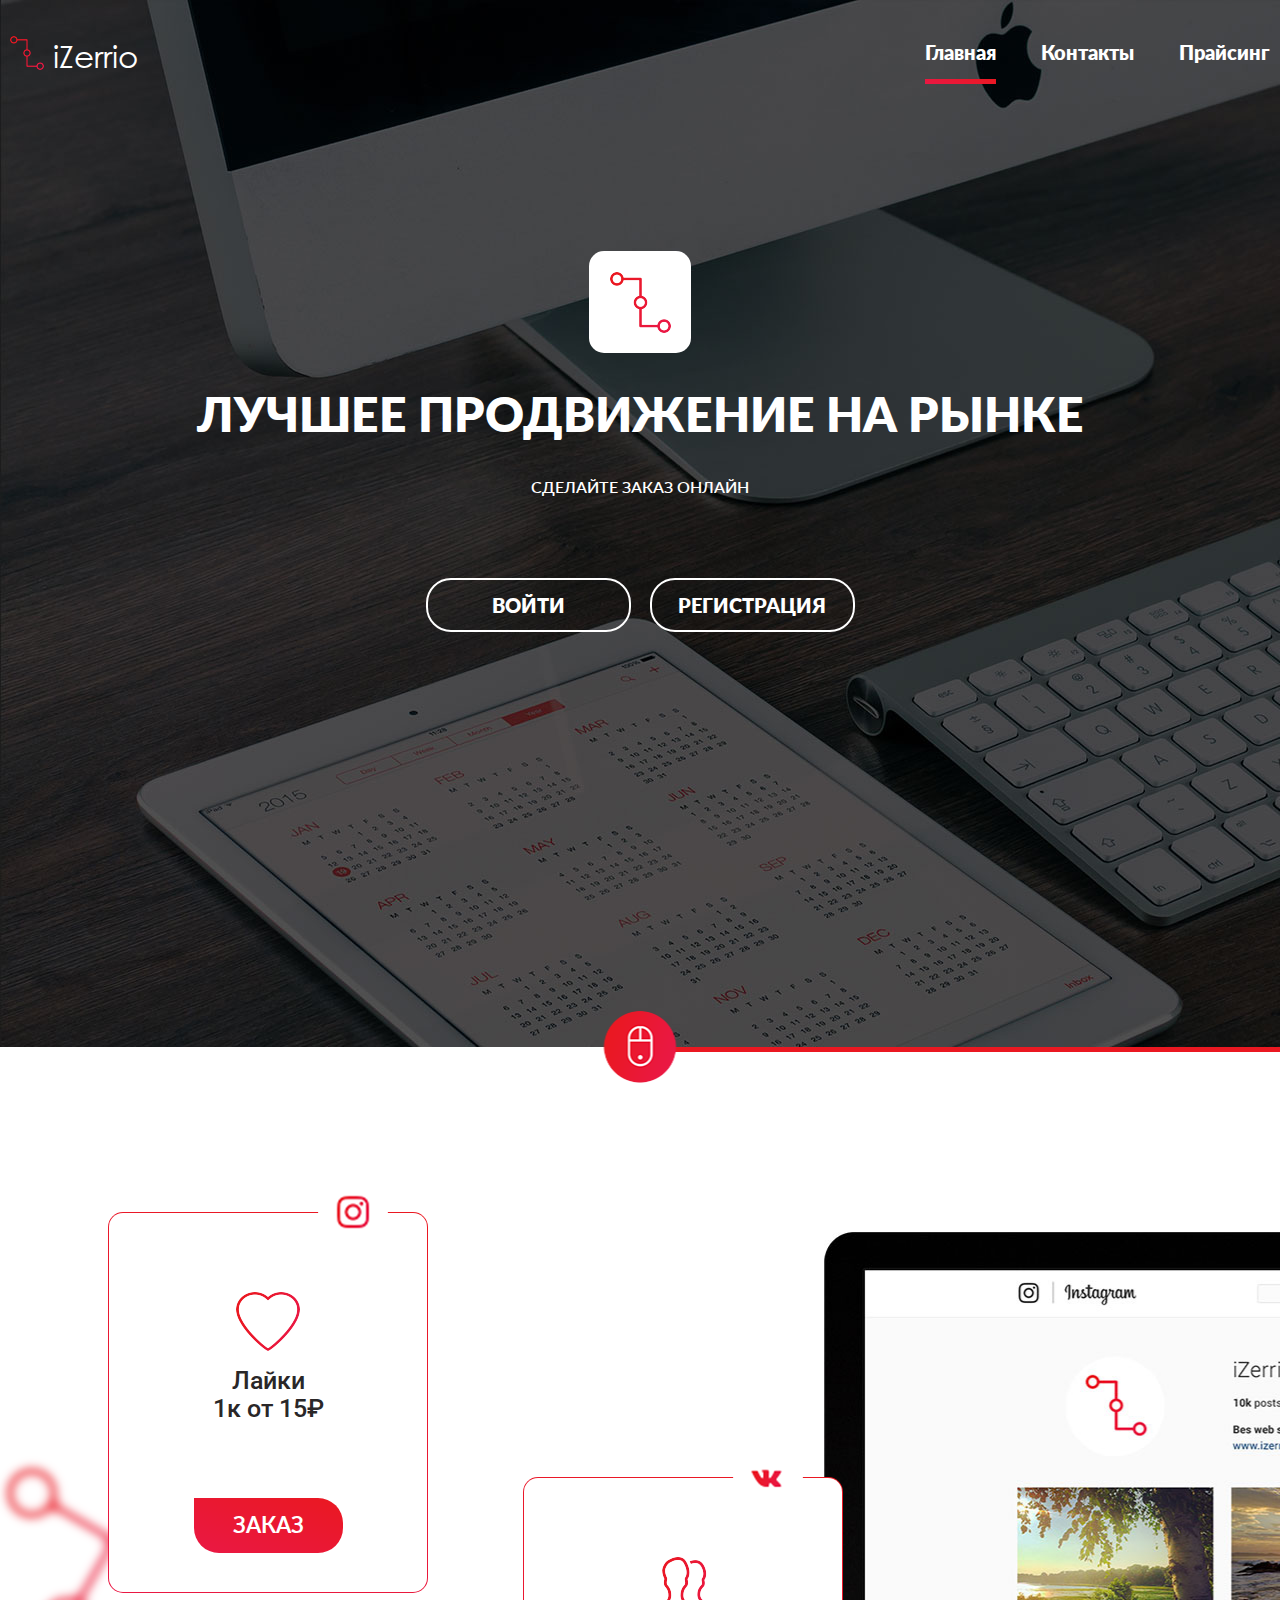
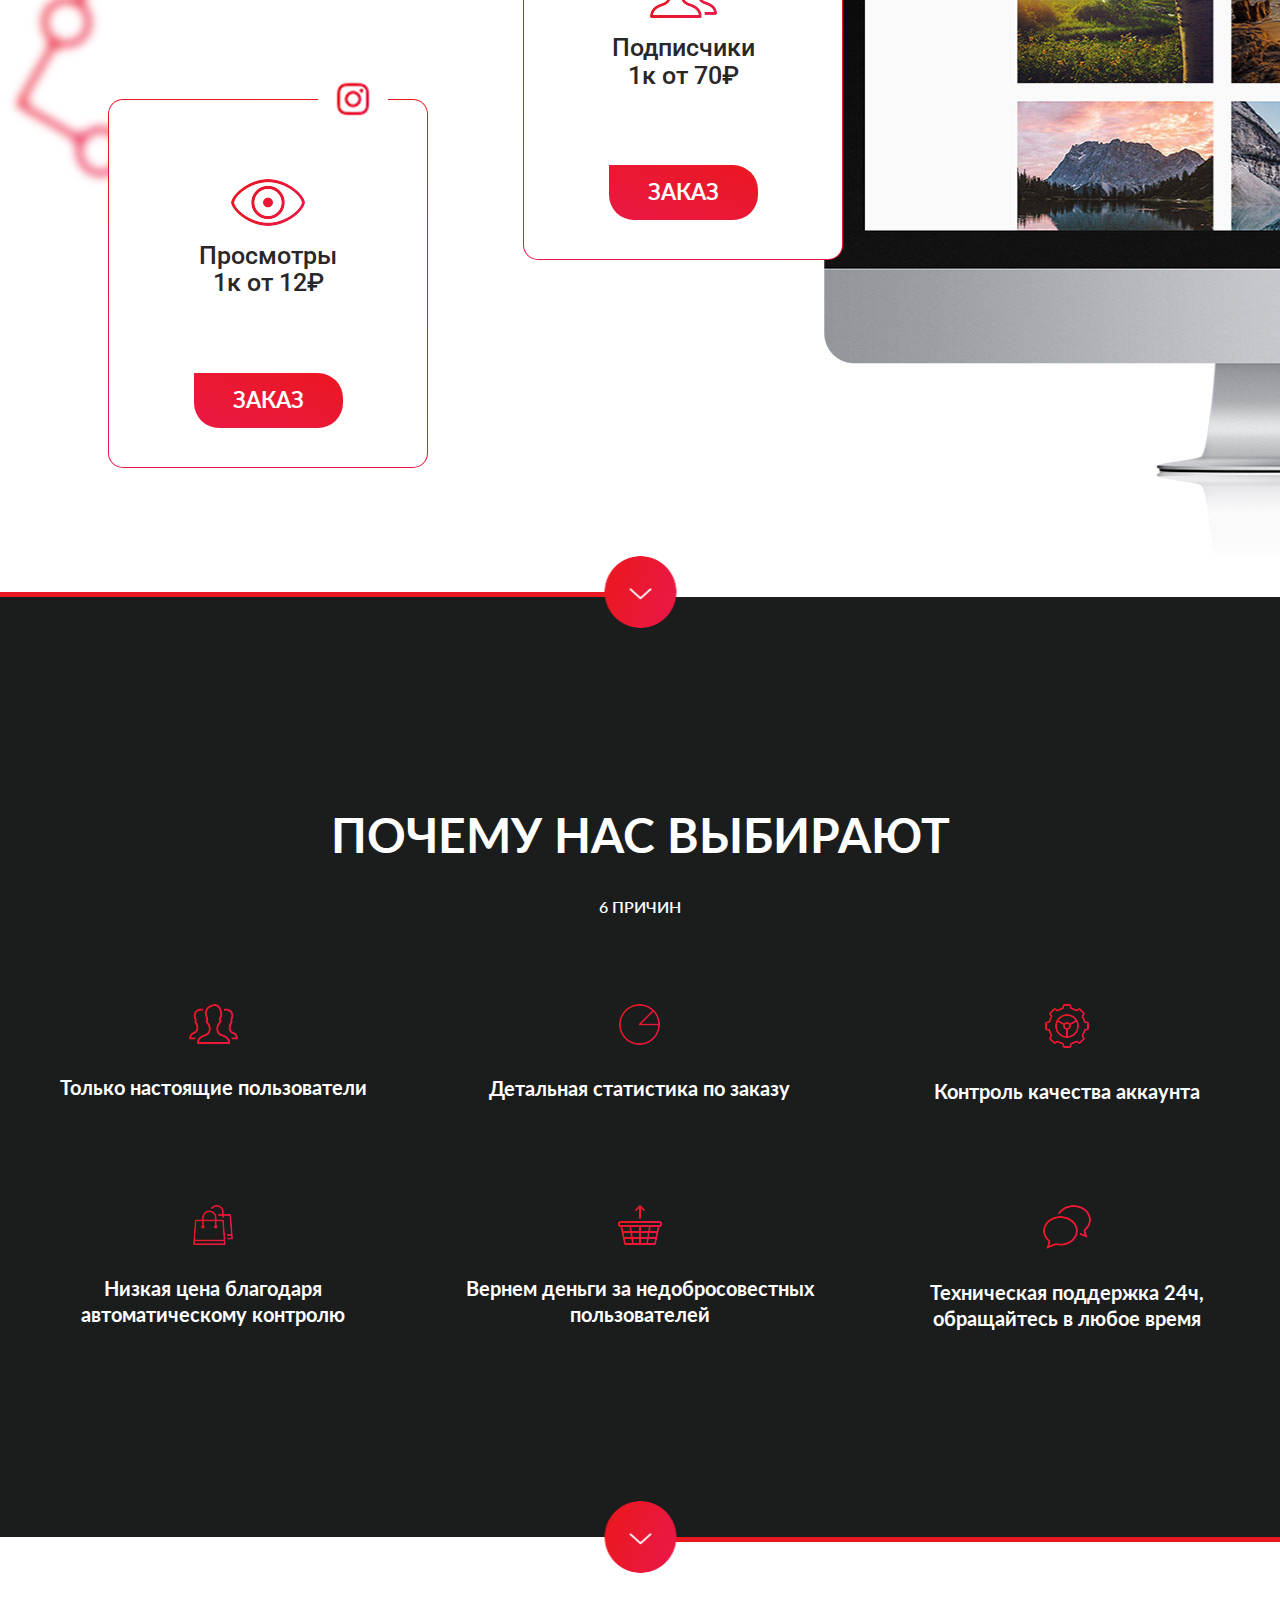
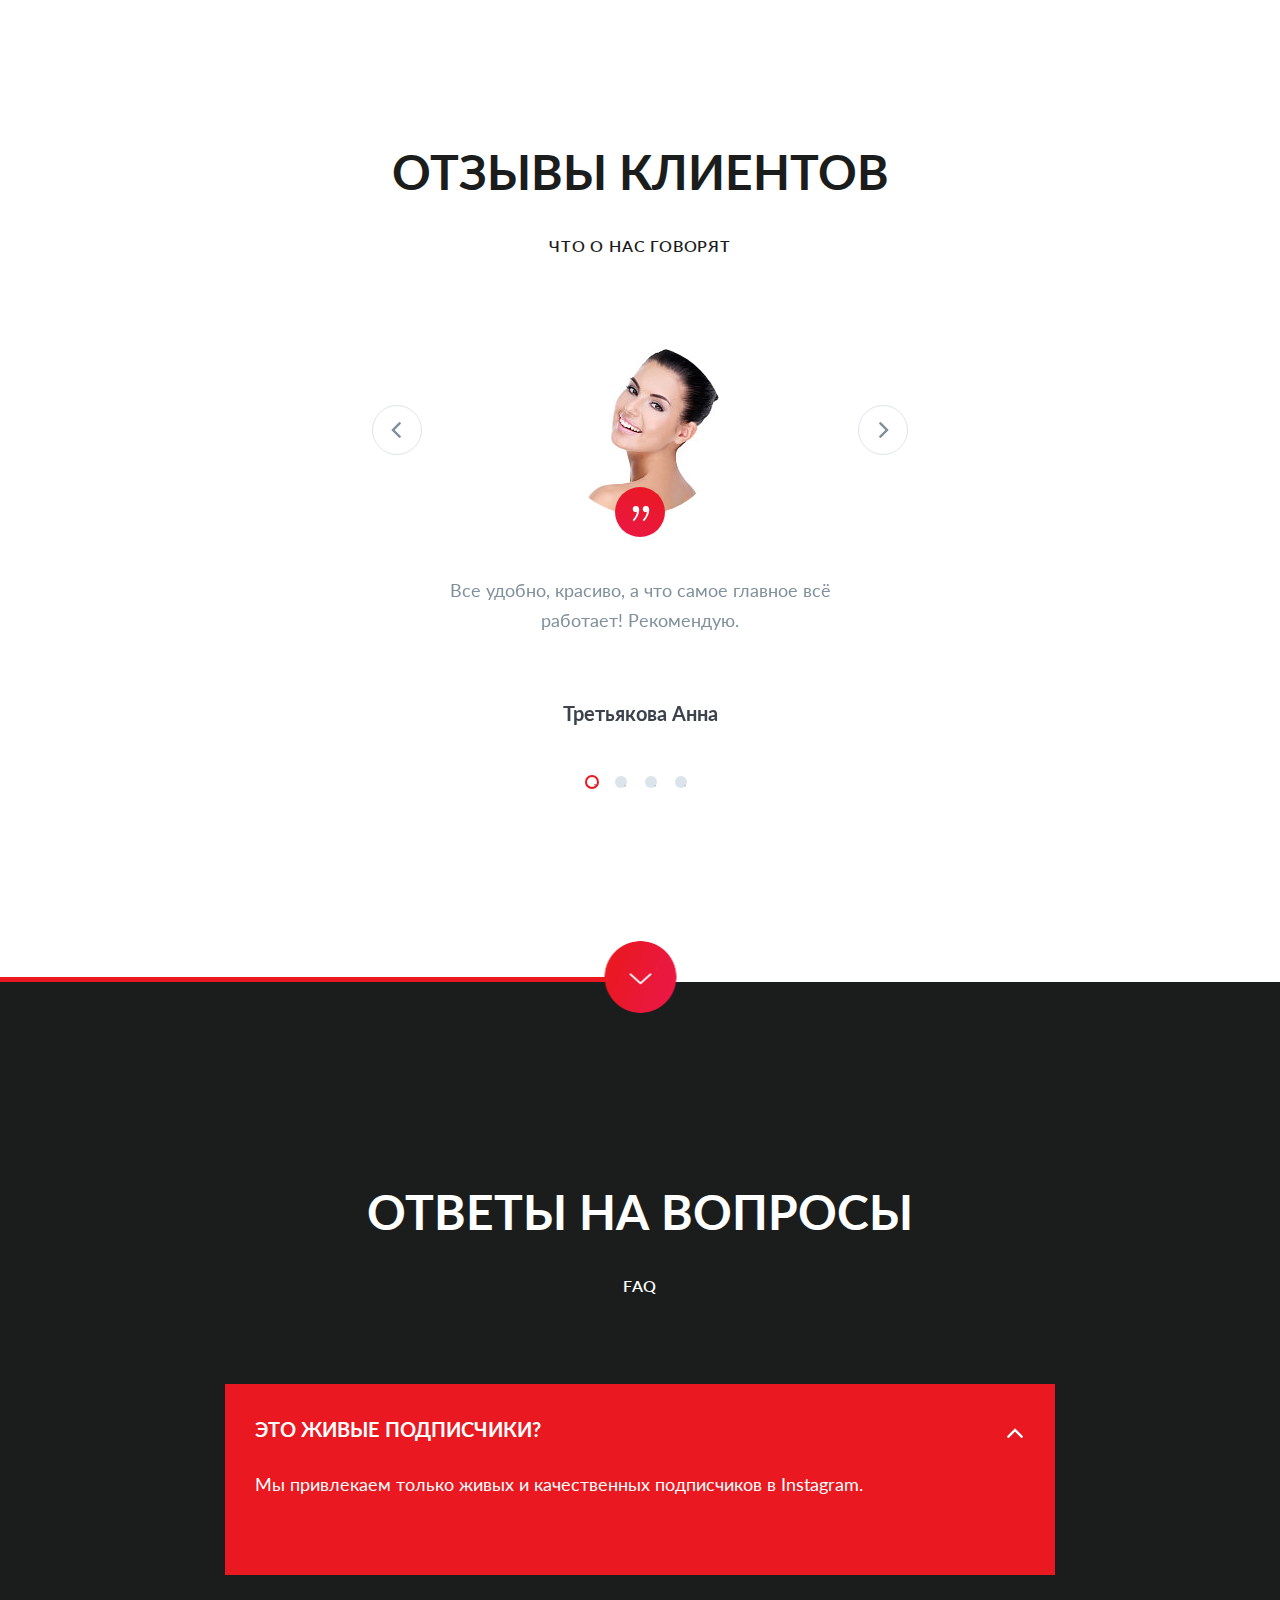
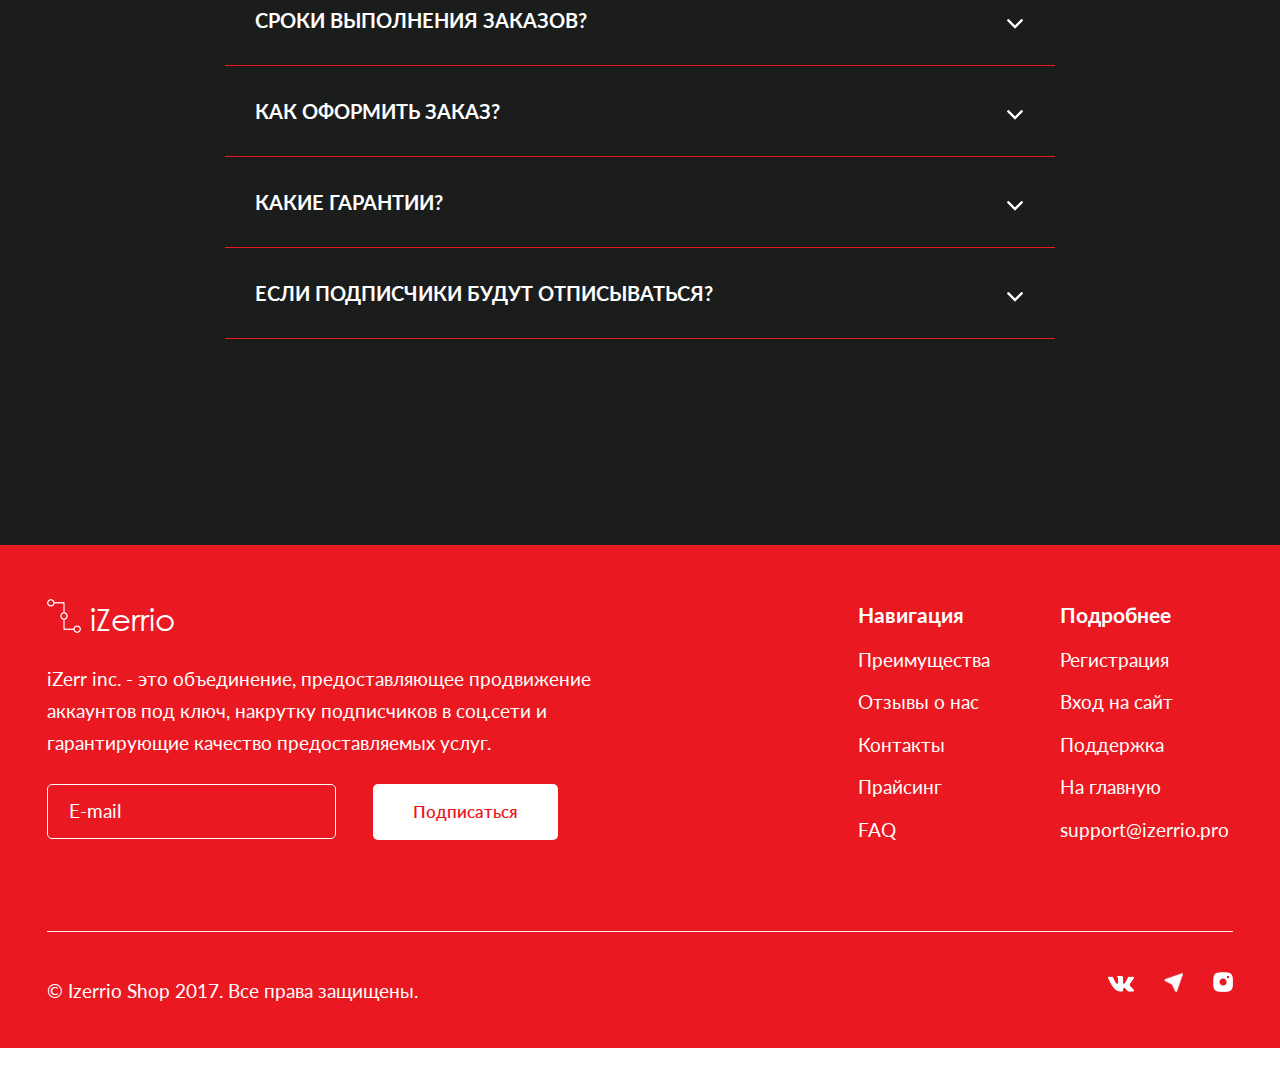
==== index.html @ e337871b "Init" ====
<!DOCTYPE html>
<html lang="en">
  <head>
    <meta charset="utf-8">
    <meta http-equiv="X-UA-Compatible" content="IE=edge">
    <meta name="viewport" content="width=device-width, initial-scale=1">
    <title>Title</title>

    <!-- Bootstrap -->
   	<link href="css/libs.min.css" rel="stylesheet">
	<link href="css/main.css" rel="stylesheet">
	<link href="css/media.css" rel="stylesheet">
    <!--[if lt IE 9]>
      <script src="https://oss.maxcdn.com/html5shiv/3.7.3/html5shiv.min.js"></script>
      <script src="https://oss.maxcdn.com/respond/1.4.2/respond.min.js"></script>
    <![endif]-->
  </head>
  <body>
	<div class="menu">
		<div class="menu-wrapper">
			<div class="menu-content-wrap">
				<a href="index.html" class="logo">
					<img src="img/logo.png" alt="Logo">
					<span class="logo-name">iZerrio</span>
				</a>
				<nav id="nav">
					<ul class="no-padding">
					<li class="active"><a href="index.html">Главная</a></li>
					<li><a href="contact.html">Контакты</a></li>
					<li><a href="price.html">Прайсинг</a></li>
					</ul>
				</nav>
			</div>
		</div>
	</div>
    <div id="wrapper-header" class="main-header">
    	<header>
    		<section class="best-push-up">
    			<div class="bpu-logo"></div>
    			<h1>Лучшее продвижение на рынке</h1>
    			<p>Сделайте заказ онлайн</p>
    			<a href="#" class="sign-in" data-toggle="modal" data-target="#auth-modal">Войти</a>
    			<a href="#" class="sign-up" data-toggle="modal" data-target="#reg-modal">Регистрация</a>
    		</section>
    	</header>
    	<div class="mouse-icon"></div> 
    </div>

    <hr class="pull-right red-line">
	<div class="clearfix"></div>

	<section id="packages-wrapper">
		<div class="packages-block">
			<div class="packages-list">
				<div class="package-likes">
					<span class="package-top-pic cannon"></span>
					<img src="img/packages-heart.png" alt="Лайки">
					<p>Лайки<span>1к от 15₽</span></p>
					<a href="#" class="order-button">Заказ</a>
				</div>
				<div class="package-subscribers">
					<span class="package-top-pic vk"></span>
					<img src="img/packages-people.png" alt="Подписчики">
					<p>Подписчики<span>1к от 70₽</span></p>
					<a href="#" class="order-button">Заказ</a>
				</div>
				<div class="package-views">
					<span class="package-top-pic cannon"></span>
					<img src="img/packages-eye.png" alt="Просмотры">
					<p>Просмотры<span>1к от 12₽</span></p> 
					<a href="#" class="order-button">Заказ</a>
				</div>
				<a href="#" class="all-packages-button"><span>Все услуги</span></a>
				<div class="clearfix"></div>
			</div>
		</div>
		<div class="arrow-icon"></div>
	</section>

	<hr class="pull-left red-line">
	<div class="clearfix"></div>

	<section class="why-we-wrapper">
		<div class="why-we">
			<div class="container-fluid">
				<h1>Почему нас выбирают</h1>
				<p class="why-six">6 причин</p>
				<ul class="row why-list">
					<li class="col-xs-12 col-sm-6 col-md-4">
						<img src="img/why-we-people.png" alt="Только настоящие пользователи">
						<p>Только настоящие пользователи</p>
					</li>
					<li class="col-xs-12 col-sm-6 col-md-4">
						<img src="img/why-we-stat.png" alt="Детальная статистика по заказу">
						<p>Детальная статистика по заказу</p>
					</li>
					<li class="col-xs-12 col-sm-6 col-md-4">
						<img src="img/why-we-wheel.png" alt="Контроль качества аккаунта">
						<p>Контроль качества аккаунта</p>
					</li>
					<li class="col-xs-12 col-sm-6 col-md-4">
						<img src="img/why-we-bagage.png" alt="Низкая цена">
						<p>Низкая цена благодаря<br>автоматическому контролю</p>
					</li>
					<li class="col-xs-12 col-sm-6 col-md-4">
						<img src="img/why-we-trash.png" alt="Возврат денег">
						<p>Вернем деньги за недобросовестных пользователей</p>
					</li>
					<li class="col-xs-12 col-sm-6 col-md-4">
						<img src="img/why-we-chat.png" alt="Техническая поддержка 24ч">
						<p>Техническая поддержка 24ч,<br>обращайтесь в любое время</p>
					</li>
				</ul>
			</div>
		</div>
		<div class="arrow-icon"></div>
	</section>

	<hr class="pull-right red-line">
	<div class="clearfix"></div>

	<section class="response-wrapper">
		<div class="response">
			<h1>Отзывы клиентов</h1>
			<p>Что о нас говорят</p>
			<div class="response-list">
			  <div class="response-item">
			  	<img src="img/face1.jpg" alt="Третьякова Анна">
			  	<div class="response-blockquote"><span>,,</span></div>
			  	<p>Все удобно, красиво, а что самое главное всё работает! Рекомендую.</p>
			  	<h3>Третьякова Анна</h3>
			  </div>
			  <div class="response-item">
			  	<img src="img/face2.jpg" alt="Пушкина Александра">
			  	<div class="response-blockquote">,,</div>
			  	<p>Все удобно, красиво, а что самое главное всё работает! Рекомендую.</p>
			  	<h3>Пушкина Александра</h3>
			  </div>
			   <div class="response-item">
			  	<img src="img/face3.jpg" alt="Пупкин Василий">
			  	<div class="response-blockquote"><span>,,</span></div>
			  	<p>Все удобно, красиво, а что самое главное всё работает! Рекомендую.</p>
			  	<h3>Пупкин Василий</h3>
			  </div>
			  <div class="response-item">
			  	<img src="img/face3.jpg" alt="Онегин Евгений">
			  	<div class="response-blockquote"><span>,,</span></div>
			  	<p>Все удобно, красиво, а что самое главное всё работает! Рекомендую.</p>
			  	<h3>Онегин Евгений</h3>
			  </div>
			</div>
		</div>
		<div class="arrow-icon"></div>
	</section>

	<hr class="pull-left red-line">
	<div class="clearfix"></div>

	<section class="faq-wrapper">
		<div class="faq">
			<h1>Ответы на вопросы</h1>
			<p>Faq</p>
			<div id="accordion">
				<div class="faq-item red-bg">
					<div class="faq-header">
				  		<h4>
					    	<a class="close-response" data-toggle="collapse" data-parent="#accordion" href="#collapse1">Это живые подписчики?</a>
				  		</h4>
					</div>
					<div id="collapse1" class="panel-collapse collapse in">
					  <div class="faq-text">Мы привлекаем только живых и качественных подписчиков в Instagram.</div>
					</div>
				</div>
				<div class="faq-item">
					<div class="faq-header">
				  		<h4>
					    	<a class="response-row" data-toggle="collapse" data-parent="#accordion" href="#collapse2">Сроки выполнения заказов?</a>
				  		</h4>
					</div>
					<div id="collapse2" class="panel-collapse collapse">
					  <div class="faq-text">Вчера на мой дом упал неизвестный летающий обьект и потом приехали военные и забрали все из дома. Я сейчас на ИССЛЕДОВАНИИ, позже отпишу.</div>
					</div>
				</div>
				<div class="faq-item">
					<div class="faq-header">
				  		<h4>
					    	<a class="response-row" data-toggle="collapse" data-parent="#accordion" href="#collapse3">Как оформить заказ?</a>
				  		</h4>
					</div>
					<div id="collapse3" class="panel-collapse collapse">
					  <div class="faq-text">Установила последнее обновление Линукса - теперь ничего не работает. Да-да, и интернет не работает. И браузеры. Буду весь день разбираться.</div>
					</div>
				</div>
				<div class="faq-item">
					<div class="faq-header">
				  		<h4>
					    	<a class="response-row" data-toggle="collapse" data-parent="#accordion" href="#collapse4">Какие гарантии?</a>
				  		</h4>
					</div>
					<div id="collapse4" class="panel-collapse collapse">
					  <div class="faq-text">Отвечаю.</div>
					</div>
				</div>
				<div class="faq-item">
					<div class="faq-header">
				  		<h4>
					    	<a class="response-row" data-toggle="collapse" data-parent="#accordion" href="#collapse5">Если подписчики будут отписываться?</a>
				  		</h4>
					</div>
					<div id="collapse5" class="panel-collapse collapse">
					  <div class="faq-text">я написал отчет, но он порвался во время моей драки с уродом, сказавшим, что мой босс не самый крутой в мире и вообще дебил.</div>
					</div>
				</div>
			</div>
		</div>
	</section>
	
	<footer>
		<div class="footer-wrapper">
			<div class="container-fluid">
				<div class="row footer-top">
					<div class="col-xs-12 col-md-8">
						<div class="info">
							<div class="logo">
								<img src="img/logo-white.png" alt="Logo">
								<span class="logo-name">iZerrio</span>
							</div>
							<p class="footer-text">iZerr inc. - это объединение, предоставляющее продвижение<br>
							аккаунтов под ключ, накрутку подписчиков в соц.сети и<br>
							гарантирующие качество предоставляемых услуг.</p>
							<form action="" method="POST">
								<input type="email" name="email" value="E-mail">
								<button type="submit">Подписаться</button>
							</form>
						</div>
					</div>
					<div class="col-xs-6 col-sm-6 col-md-2">
						<ul class="footer-nav">
							<li>Навигация</li>
							<li><a href="#">Преимущества</a></li>
							<li><a href="#">Отзывы о нас</a></li>
							<li><a href="#">Контакты</a></li>
							<li><a href="#">Прайсинг</a></li>
							<li><a href="#">FAQ</a></li>
						</ul>						
					</div>
					<div class="col-xs-6 col-sm-6 col-md-2">
						<ul class="footer-details">
							<li>Подробнее</li>
							<li><a href="#">Регистрация</a></li>
							<li><a href="#">Вход на сайт</a></li>
							<li><a href="#">Поддержка</a></li>
							<li><a href="#">На главную</a></li>
							<li><a href="mailto:support@izerrio.pro">support@izerrio.pro</a></li>
						</ul>						
					</div>
					<div class="clearfix"></div>
				</div>
				<hr class="footer-line">
				<div class="row footer-copyright">
					<div class="col-xs-12 col-sm-8">
						<p>&copy; Izerrio Shop 2017. Все права защищены. </p>
					</div>
					<div class="col-xs-12 col-sm-4">
						<ul class="social pull-right">
							<li><a href="#"><img src="img/vk-logo.png" alt="VK"></a></li>
							<li><a href="#"><img src="img/telegram-logo.png" alt="Telegram"></a></li>
							<li><a href="#"><img src="img/instagram-logo.png" alt="Instagram"></a></li>
						</ul>
					</div>
					<div class="clearfix"></div>
				</div>					
			</div>
		</div>
	</footer>
	<div id="to-top-wrapper">
		<a class="hidden-xs" href="#wrapper-header" id="to-top"></a><
	</div>
	
	<div id="reg-modal" class="modal fade" role="dialog">
	  	<div class="container m-content">
		    <div class="row">
		    	<div class="col-md-12 text-center">
					<button type="button" class="close-modal" data-dismiss="modal"></button>
				</div>
				<div class="col-md-12 text-center">
					<h2>Регистрация</h2>
				</div>
				<div class="col-md-12 text-center">
					<form action="#" method="POST">
						<div class="col-md-offset-2 col-md-8 text-center">
							<input type="text" name="login" value="Имя пользователя">
						</div>
						<div class="col-md-offset-2 col-md-8 text-center">
							<input type="email" name="login" value="Email">
						</div>
						<div class="col-md-offset-2 col-md-8 text-center">
							<input type="password" name="password" value="Пароль">
						</div>
						<div class="col-md-offset-2 col-md-8 text-center">
							<button type="submit">Зарегистрироваться</button>
						</div>
					</form>
				</div>
		    </div>
	  	</div>
	</div>

	<div id="auth-modal" class="modal fade" role="dialog">
	  	<div class="container-fluid m-content">
		    <div class="row">
		    	<div class="col-md-12 text-center">
					<button type="button" class="close-modal" data-dismiss="modal"></button>
				</div>
				<div class="col-md-12 text-center">
					<h2>Авторизация</h2>
				</div>
				<div class="col-md-12 text-center">
					<form action="#" method="POST">
						<div class="col-md-offset-2 col-md-8 text-center">
							<input type="text" name="login" value="Имя пользователя">
						</div>
						<div class="col-md-offset-2 col-md-8 text-center">
							<input type="password" name="password" value="Пароль">
						</div>
						<div class="col-md-offset-2 col-md-8 text-center">
							<button type="submit">Войти</button>
						</div>
					</form>
				</div>
		    	
		    </div>
	  	</div>
	</div>
    <script src="js/libs.min.js"></script>
	<script src="js/main.js"></script>
  </body>
</html>
---- css/main.css ----
@import url("https://fonts.googleapis.com/css?family=Roboto:500&subset=cyrillic");
@font-face {
  font-family: 'CenturyGothicRegular';
  src: url("../fonts/CenturyGothic/CenturyGothicRegular.woff") format("woff");
  font-weight: normal;
  font-style: normal; }

@font-face {
  font-family: 'LatoBold';
  src: url("../fonts/Lato/LatoBold.woff") format("woff"), url("../fonts/Lato/LatoBold.woff2") format("woff2");
  font-weight: bold;
  font-style: normal; }

@font-face {
  font-family: 'LatoRegular';
  src: url("../fonts/Lato/LatoRegular.woff") format("woff"), url("../fonts/Lato/LatoRegular.woff2") format("woff2");
  font-style: normal; }

@font-face {
  font-family: 'LatoBlack';
  src: url("../fonts/Lato/LatoBlack.woff") format("woff"), url("../fonts/Lato/LatoBlack.woff2") format("woff2");
  font-style: normal; }

@font-face {
  font-family: 'LatoSemibold';
  src: url("../fonts/Lato/LatoSemibold.woff") format("woff"), url("../fonts/Lato/LatoSemibold.woff2") format("woff2");
  font-style: normal; }

@font-face {
  font-family: 'LatoLight';
  src: url("../fonts/Lato/LatoLight.woff") format("woff"), url("../fonts/Lato/LatoLight.woff2") format("woff2");
  font-style: normal; }

#price-header, #contact-header {
  background: url("../img/price-header-bg.jpg") #1b1d1c no-repeat;
  background-size: cover; }
  #price-header header, #contact-header header {
    height: auto !important; }

.price-vk {
  margin-bottom: 10px; }

.price-insta {
  margin-bottom: 10px; }

.price-packages {
  max-width: 710px;
  margin: 78px auto 0;
  padding-bottom: 255px; }
  .price-packages .package-subscribers, .price-packages .package-likes {
    float: none;
    display: inline-block; }
  .price-packages .package-subscribers {
    margin-top: 0;
    margin-right: 66px; }
  .price-packages .package-likes {
    margin-right: 0; }
  .price-packages .price-package-vk {
    background: url("../img/price-package-vk.png") center center no-repeat; }

.try-now-wrapper {
  position: relative;
  background: url("../img/price-try-now-top-bg.png") center top no-repeat, url("../img/price-try-now-bottom-bg.png") left bottom no-repeat, #1e1b1b; }
  .try-now-wrapper .try-now {
    max-width: 1312px;
    padding-top: 210px;
    padding-bottom: 310px;
    margin: 0 auto; }
    .try-now-wrapper .try-now .try-now-info {
      max-width: 590px;
      text-align: center; }
      .try-now-wrapper .try-now .try-now-info h1 {
        margin: 35px 0;
        font-family: 'LatoBlack', sans-serif;
        font-size: 48px;
        text-transform: uppercase; }
      .try-now-wrapper .try-now .try-now-info p {
        margin-bottom: 80px;
        font-size: 16px;
        font-family: 'LatoSemibold', sans-serif;
        text-transform: uppercase; }
      .try-now-wrapper .try-now .try-now-info .price-sign-in {
        margin-right: 0; }
      .try-now-wrapper .try-now .try-now-info .price-sign-up {
        margin-bottom: 44px; }
  .try-now-wrapper .price-mac {
    position: absolute;
    top: -69px;
    right: 0;
    width: 794px;
    height: 745px;
    background: url("../img/price-mac.png") no-repeat; }

#contact-header .contact-push-up {
  padding-bottom: 214px;
  text-align: center; }
  #contact-header .contact-push-up form {
    max-width: 620px;
    margin: 0 auto; }
    #contact-header .contact-push-up form input, #contact-header .contact-push-up form textarea {
      margin-bottom: 30px;
      width: 100%;
      padding: 23px 20px;
      background: transparent;
      border: 2px solid #ced7dd;
      border-radius: 5px;
      text-transform: uppercase;
      font-size: 19px; }
    #contact-header .contact-push-up form textarea {
      margin-bottom: 87px; }
    #contact-header .contact-push-up form button {
      padding: 19px 31px;
      background-image: -webkit-gradient(linear, left top, right top, from(#ea1821), to(#ea1844));
      background-image: linear-gradient(to right, #ea1821 0%, #ea1844 100%);
      border-radius: 50px;
      border: none;
      font-family: 'LatoSemibold', sans-serif;
      font-size: 19px;
      text-transform: uppercase; }

.social-network-wrapper {
  background-color: #1b1d1c; }
  .social-network-wrapper .social-network {
    max-width: 370px;
    margin: 0 auto;
    padding: 211px 15px 220px;
    text-align: center; }
    .social-network-wrapper .social-network > h1 {
      margin-bottom: 40px;
      font-family: 'LatoBold', sans-serif;
      font-size: 51px;
      text-transform: uppercase; }
    .social-network-wrapper .social-network > p {
      margin-bottom: 85px;
      font-size: 16px;
      font-family: 'LatoSemibold', sans-serif; }
    .social-network-wrapper .social-network .social-list {
      padding-left: 10px; }
      .social-network-wrapper .social-network .social-list li {
        margin-bottom: 86px;
        padding-left: 64px;
        text-align: left; }
        .social-network-wrapper .social-network .social-list li.email {
          background: url("../img/contact-email.png") left center no-repeat; }
        .social-network-wrapper .social-network .social-list li.vk {
          background: url("../img/contact-vk.png") left center no-repeat; }
        .social-network-wrapper .social-network .social-list li.insta {
          background: url("../img/contact-insta.png") left center no-repeat; }
        .social-network-wrapper .social-network .social-list li p:first-child {
          margin-bottom: 10px;
          font-family: 'LatoBold', sans-serif;
          font-size: 21px; }
        .social-network-wrapper .social-network .social-list li p:last-child {
          font-family: 'LatoSemibold', sans-serif;
          font-size: 19px; }
        .social-network-wrapper .social-network .social-list li:last-child {
          margin-bottom: 0; }

* {
  margin: 0;
  padding: 0;
  -webkit-box-sizing: border-box;
          box-sizing: border-box;
  outline: none !important; }

ul, ol, p {
  margin: 0;
  padding: 0; }

ul > li {
  list-style: none; }

a, a:hover, a:active, a:visited, a:focus {
  color: #fff;
  text-decoration: none; }

h1, h2, h3, h4 {
  margin: 0;
  padding: 0;
  font-family: 'LatoBold', sans-serif; }

body {
  position: relative;
  margin: 0;
  padding: 0;
  min-width: 320px;
  font-family: 'LatoRegular', sans-serif;
  color: #fff;
  line-height: 1.4; }

.linear-gradient, .sign-in::after, .price-vk::after, .sign-up::after, .price-insta::after, #nav ul li::after, .package-likes::after, .package-subscribers::after, .package-views::after, .package-likes .order-button, .package-subscribers .order-button, .package-views .order-button, .package-top-pic .all-packages-button span, .response .response-list .response-item .response-blockquote {
  background: linear-gradient(19deg, #ea1844 0%, #ea1821 100%); }

.red-bg {
  background-color: #ea1821; }

.no-padding {
  padding-left: 0;
  padding-right: 0; }

#to-top {
  position: fixed;
  bottom: 100px;
  right: 13%;
  display: none;
  width: 71px;
  height: 71px;
  background: url("../img/top-button.png") center center no-repeat;
  cursor: pointer;
  -webkit-box-shadow: 0px 0px 9.85px 0.15px rgba(234, 24, 33, 0.41);
          box-shadow: 0px 0px 9.85px 0.15px rgba(234, 24, 33, 0.41);
  border-radius: 50%;
  -webkit-transition: top ease 1s;
  transition: top ease 1s;
  z-index: 100; }

.menu {
  position: absolute;
  top: 36px;
  left: 0;
  right: 0; }
  .menu .menu-wrapper {
    max-width: 1292px;
    margin: 0 auto;
    padding-left: 10px;
    padding-right: 10px; }
  .menu .menu-content-wrap {
    display: -webkit-box;
    display: -ms-flexbox;
    display: flex;
    -webkit-box-align: center;
        -ms-flex-align: center;
            align-items: center;
    -webkit-box-pack: justify;
        -ms-flex-pack: justify;
            justify-content: space-between; }

#wrapper-header.main-header, .main-header#price-header, .main-header#contact-header {
  background: url("../img/main-header-bg.jpg") #1b1d1c no-repeat;
  background-size: cover; }

#wrapper-header header, #price-header header, #contact-header header {
  padding-top: 1px;
  max-width: 1312px;
  height: 1047px;
  margin: 0 auto; }

#wrapper-header .best-push-up, #price-header .best-push-up, #contact-header .best-push-up {
  margin-top: 250px;
  text-align: center; }
  #wrapper-header .best-push-up .bpu-logo, #price-header .best-push-up .bpu-logo, #contact-header .best-push-up .bpu-logo {
    width: 102px;
    height: 102px;
    margin: 0 auto;
    background: url("../img/logo-big.png") #fff center center no-repeat;
    border-radius: 15px; }
  #wrapper-header .best-push-up > h1, #price-header .best-push-up > h1, #contact-header .best-push-up > h1 {
    margin: 35px 0;
    font-family: 'LatoBlack', sans-serif;
    font-size: 48px;
    text-transform: uppercase; }
  #wrapper-header .best-push-up > p, #price-header .best-push-up > p, #contact-header .best-push-up > p {
    margin-bottom: 80px;
    font-size: 16px;
    font-family: 'LatoSemibold', sans-serif;
    text-transform: uppercase; }

.sign-in, .price-vk, .sign-up, .price-insta {
  position: relative;
  display: inline-block;
  width: 205px;
  font-size: 20px;
  line-height: 50px;
  font-family: 'LatoBlack', sans-serif;
  border-radius: 25px;
  text-align: center;
  text-transform: uppercase;
  border: 2px solid #fff;
  background: none;
  -webkit-transition: border ease 0.6s;
  transition: border ease 0.6s;
  z-index: 5; }

.sign-in::after, .price-vk::after, .sign-up::after, .price-insta::after {
  position: absolute;
  top: 0;
  left: 0;
  content: '';
  width: 100%;
  height: 100%;
  opacity: 0;
  border-radius: 25px;
  -webkit-transition: all ease 0.6s;
  transition: all ease 0.6s;
  z-index: -1; }

.sign-in:hover::after, .price-vk:hover::after, .sign-up:hover::after, .price-insta:hover::after {
  opacity: 1; }

.sign-in, .price-vk {
  margin-right: 15px; }

.sign-in:hover, .price-vk:hover, .sign-up:hover, .price-insta:hover {
  border-color: transparent; }

#nav ul li {
  position: relative;
  float: left;
  margin-right: 45px; }
  #nav ul li::after {
    position: absolute;
    left: 0;
    opacity: 0;
    bottom: -15px;
    content: '';
    width: 100%;
    height: 5px;
    -webkit-transition: all ease 0.5s;
    transition: all ease 0.5s; }
  #nav ul li.active::after, #nav ul li:hover::after {
    opacity: 1;
    bottom: -5px; }
  #nav ul li:last-child {
    margin-right: 0; }
  #nav ul li a {
    display: block;
    font-family: 'LatoBlack', sans-serif;
    font-size: 20px;
    color: #fff;
    text-decoration: none;
    padding-bottom: 13px; }

.logo {
  font-family: 'CenturyGothicRegular', sans-serif;
  font-size: 31px; }
  .logo img {
    vertical-align: baseline; }
  .logo .logo-name {
    line-height: 40px;
    vertical-align: top; }

.red-line {
  width: 50%;
  height: 5px;
  margin: 0;
  background-color: #ea1821;
  border: none; }

.mouse-icon, .arrow-icon {
  position: absolute;
  left: 50%;
  width: 73px;
  height: 72px;
  -webkit-transform: translateY(-50%) translateX(-50%);
          transform: translateY(-50%) translateX(-50%);
  z-index: 20; }

.mouse-icon {
  background: url("../img/mouse-icon.png") center center no-repeat; }

.arrow-icon {
  background: url("../img/arrow-icon.png") center center no-repeat; }

#packages-wrapper {
  position: relative;
  z-index: 10;
  background: url("../img/logo-poter.png") 115px center no-repeat, url("../img/mac-bg.jpg") right 180px no-repeat; }
  #packages-wrapper .packages-block {
    max-width: 1312px;
    margin: 0 auto;
    padding: 160px 108px 124px; }
  #packages-wrapper .packages-list {
    max-width: 735px; }

.package-likes::after, .package-subscribers::after, .package-views::after {
  position: absolute;
  top: 0;
  left: 0;
  content: '';
  z-index: -10;
  float: left;
  width: 100%;
  height: 100%;
  border-radius: 15px; }

.package-likes, .package-subscribers, .package-views {
  position: relative;
  float: left;
  width: 320px;
  padding: 1px;
  text-align: center;
  background: #fff;
  background-clip: content-box;
  border-radius: 15px; }
  .package-likes img, .package-subscribers img, .package-views img {
    margin-top: 79px; }
  .package-likes p, .package-subscribers p, .package-views p {
    margin: 16px 0 76px;
    font-family: 'Roboto', sans-serif;
    font-size: 25px;
    line-height: 1.1;
    font-weight: 500;
    color: #2a2728; }
    .package-likes p span, .package-subscribers p span, .package-views p span {
      display: block; }
  .package-likes .order-button, .package-subscribers .order-button, .package-views .order-button {
    display: inline-block;
    margin-bottom: 39px;
    padding: 12px 39px;
    font-family: 'LatoBold', sans-serif;
    font-size: 22px;
    text-transform: uppercase;
    text-align: center;
    border-radius: 0 25px 25px 25px; }
    .package-likes .order-button:hover, .package-subscribers .order-button:hover, .package-views .order-button:hover {
      background: -webkit-gradient(linear, left top, right top, from(#ea1821), color-stop(80%, #ea1844));
      background: linear-gradient(90deg, #ea1821 0%, #ea1844 80%); }

.package-likes {
  margin-right: 95px; }

.package-subscribers {
  margin-top: 265px; }

.package-views {
  margin-top: -161px; }

.package-top-pic {
  position: absolute;
  top: 0;
  right: 40px;
  width: 70px;
  height: 70px;
  -webkit-transform: translateY(-50%);
          transform: translateY(-50%); }
  .package-top-pic.cannon {
    background: url("../img/packages-cannon.png") center center no-repeat; }
  .package-top-pic.vk {
    background: url("../img/packages-vk.png") center center no-repeat; }
  .package-top-pic .all-packages-button {
    display: inline-block;
    margin-top: 126px;
    margin-left: 150px;
    padding: 18px 37px;
    font-family: 'RobotoMedium', sans-serif;
    font-size: 25px;
    font-weight: bold;
    color: #ea1821;
    border: 1px solid #ea1821;
    border-radius: 36px; }
    .package-top-pic .all-packages-button span {
      background-clip: text;
      -webkit-text-fill-color: transparent;
      color: transparent; }

.why-we-wrapper {
  background: #1b1d1c; }
  .why-we-wrapper .why-we {
    max-width: 1312px;
    margin: 0 auto;
    padding: 212px 0 105px;
    text-align: center; }
    .why-we-wrapper .why-we h1 {
      margin-bottom: 35px;
      font-size: 48px;
      text-transform: uppercase; }
    .why-we-wrapper .why-we .why-six {
      font-family: 'LatoSemibold', sans-serif;
      font-size: 16px;
      text-transform: uppercase; }
    .why-we-wrapper .why-we .why-list {
      margin-top: 85px; }
      .why-we-wrapper .why-we .why-list li {
        margin-bottom: 101px; }
      .why-we-wrapper .why-we .why-list img {
        margin-bottom: 30px; }
      .why-we-wrapper .why-we .why-list p {
        font-family: 'LatoBold', sans-serif;
        font-size: 20px;
        line-height: 26px; }

.response > h1, .faq > h1 {
  font-size: 48px;
  line-height: 36px;
  text-transform: uppercase;
  text-align: center; }

.response > p, .faq > p {
  margin-top: 45px;
  font-family: 'LatoSemibold', sans-serif;
  font-size: 16px;
  text-transform: uppercase;
  letter-spacing: 0.8px; }

.response {
  color: #1b1d1c;
  text-align: center; }
  .response > p {
    margin-bottom: 88px; }
  .response .response-list {
    max-width: 396px;
    margin: 0 auto; }
    .response .response-list .response-item {
      position: relative; }
      .response .response-list .response-item .response-blockquote {
        position: absolute;
        top: 142px;
        left: 50%;
        -webkit-transform: translateX(-50%);
                transform: translateX(-50%);
        width: 50px;
        height: 50px;
        border-radius: 50%;
        text-align: center;
        color: #fff;
        font-size: 72px;
        line-height: 0;
        letter-spacing: -5.4px;
        font-family: 'LatoLight', sans-serif; }
        .response .response-list .response-item .response-blockquote span {
          display: block;
          margin-top: -3px;
          margin-left: -3px; }
      .response .response-list .response-item p {
        margin: 60px 0;
        font-family: 'LatoRegular', sans-serif;
        font-size: 18px;
        line-height: 30px;
        color: #80909c; }
      .response .response-list .response-item img {
        width: 170px;
        height: 170px;
        margin: 0 auto;
        border-radius: 100%; }
      .response .response-list .response-item h3 {
        margin-bottom: 40px;
        font-size: 20px;
        line-height: 36px;
        color: #3c434d;
        text-transform: capitalize; }

.response, .faq {
  max-width: 1312px;
  margin: 0 auto;
  padding: 212px 0 206px; }

.slick-prev::before, .slick-next::before {
  content: none; }

.slick-prev {
  left: -70px;
  background: url("../img/arrow-left.png") transparent 18px center no-repeat; }

.slick-next {
  right: -70px;
  background: url("../img/arrow-right.png") transparent 20px center no-repeat; }

.slick-prev, .slick-next {
  top: 85px;
  width: 50px;
  height: 50px;
  border: 1px solid #dfe5ea;
  color: #80909c;
  border-radius: 50%; }

.slick-dots .slick-active button {
  width: 8px;
  height: 8px;
  border: 2px solid #ea1821;
  border-radius: 50%;
  background-color: transparent; }

.slick-dots li button {
  width: 12px;
  height: 12px;
  border-radius: 50%;
  background: #dbe4eb;
  -webkit-box-sizing: border-box;
          box-sizing: border-box; }

.faq-wrapper {
  background-color: #1b1d1c; }
  .faq-wrapper a {
    text-decoration: none;
    color: #fff; }
  .faq-wrapper .faq {
    max-width: 830px;
    margin: 0 auto; }
    .faq-wrapper .faq > p {
      margin-bottom: 86px;
      text-align: center; }
  .faq-wrapper .faq-item {
    border-bottom: 1px solid #ea1821;
    -webkit-transition: background ease 0.5s;
    transition: background ease 0.5s; }
  .faq-wrapper .faq-text {
    padding: 5px 30px;
    margin-top: -10px;
    margin-bottom: 70px;
    font-size: 18px;
    line-height: 30px;
    font-family: 'LatoRegular', sans-serif; }
  .faq-wrapper h4 {
    font-family: 'LatoBold', sans-serif;
    font-size: 20px;
    line-height: 30px;
    text-transform: uppercase; }
    .faq-wrapper h4 .response-row, .faq-wrapper h4 .close-response {
      position: relative;
      display: block;
      padding: 30px 30px; }
    .faq-wrapper h4 .response-row::after, .faq-wrapper h4 .close-response::after {
      content: attr(data-after);
      display: block;
      position: absolute;
      top: 44px;
      right: 32px;
      width: 16px;
      height: 10px;
      background: url("../img/close-response.png") center center no-repeat;
      -webkit-transition: all ease 0.6s;
      transition: all ease 0.6s; }
    .faq-wrapper h4 .close-response::after {
      -webkit-transform: rotate(180deg);
              transform: rotate(180deg); }

footer {
  background-color: #ea1821; }
  footer .footer-wrapper {
    max-width: 1312px;
    margin: 0 auto;
    padding: 54px 32px 28px; }
    footer .footer-wrapper .footer-top {
      margin-bottom: 71px; }
    footer .footer-wrapper .info {
      float: left;
      margin-right: 100px; }
    footer .footer-wrapper .logo {
      margin-bottom: 20px; }
    footer .footer-wrapper .footer-text {
      font-size: 19px;
      font-family: 'LatoRegular', sans-serif;
      line-height: 32px; }
    footer .footer-wrapper form {
      margin-top: 25px; }
    footer .footer-wrapper input {
      margin-right: 33px;
      padding: 13px 21px;
      border: 1px solid #fff;
      color: #fff;
      border-radius: 5px;
      background-color: transparent;
      font-size: 19px; }
    footer .footer-wrapper button {
      padding: 16px 40px;
      background-color: #fff;
      color: #ea1821;
      border: none;
      border-radius: 5px;
      font-size: 17px;
      font-family: 'LatoSemibold', sans-serif; }
    footer .footer-wrapper ul {
      float: left; }
      footer .footer-wrapper ul.footer-nav {
        margin-right: 188px; }
      footer .footer-wrapper ul li {
        margin-bottom: 16px; }
        footer .footer-wrapper ul li a {
          font-size: 19px;
          font-family: 'LatoRegular', sans-serif; }
          footer .footer-wrapper ul li a:hover {
            text-decoration: underline; }
        footer .footer-wrapper ul li:first-child {
          font-family: 'LatoBold', sans-serif;
          font-size: 21px;
          line-height: 32px; }
    footer .footer-wrapper .footer-line {
      width: 100%;
      margin-bottom: 40px; }
    footer .footer-wrapper .footer-copyright p {
      font-size: 19px;
      line-height: 38px; }
    footer .footer-wrapper .footer-copyright .social li {
      float: left;
      margin-right: 29px; }
      footer .footer-wrapper .footer-copyright .social li a {
        display: block; }
      footer .footer-wrapper .footer-copyright .social li:first-child img {
        margin-top: 3px; }
      footer .footer-wrapper .footer-copyright .social li img {
        vertical-align: top; }
      footer .footer-wrapper .footer-copyright .social li:last-child {
        margin-right: 0; }

.modal {
  z-index: 10000; }

.m-content {
  max-width: 588px;
  background: #fff;
  color: #80909c;
  margin-top: 25px;
  z-index: 10000; }
  .m-content .close-modal {
    margin-top: 29px;
    margin-bottom: 54px;
    width: 71px;
    height: 71px;
    background: url("../img/close-modal.png") center center no-repeat;
    border-radius: 50%;
    border: 2px solid #dbe4eb; }
  .m-content h2 {
    margin-bottom: 50px;
    font-size: 24px; }
  .m-content input {
    width: 100%;
    padding: 18px 10px;
    font-size: 18px;
    line-height: 1;
    border: 1px solid #e3eaf0;
    border-radius: 10px;
    margin-bottom: 30px;
    color: #b2c1cc; }
  .m-content button {
    margin-bottom: 70px;
    width: 100%;
    padding: 18px 10px;
    background-image: -webkit-gradient(linear, left top, right top, from(#ea1821), to(#ea1844));
    background-image: linear-gradient(to right, #ea1821 0%, #ea1844 100%);
    color: #fff;
    font-family: 'LatoSemibold', sans-serif;
    font-size: 18px;
    border-radius: 50px;
    border: none; }
---- css/media.css ----
@media screen and (max-width: 567px) {
  .menu .menu-content-wrap {
    display: block; }
  .logo {
    text-align: center; }
  #nav ul {
    float: none !important;
    text-align: center; }
    #nav ul li {
      float: none !important;
      display: inline-block;
      margin-right: 10px; }
  #to-top {
    display: none; }
  #wrapper-header header .best-push-up .sign-in {
    margin-right: 0;
    margin-bottom: 10px; }
  #wrapper-header header .best-push-up h1 {
    font-size: 35px; }
  #wrapper-header header .best-push-up p {
    margin-bottom: 60px;
    font-size: 14px; }
  #packages-wrapper .packages-block {
    padding-left: 10px;
    padding-right: 10px; }
    #packages-wrapper .packages-block .package-likes, #packages-wrapper .packages-block .package-views, #packages-wrapper .packages-block .package-subscribers {
      width: 250px; }
  #nav .logo {
    float: none;
    margin: 0 auto;
    width: 100%;
    text-align: center;
    margin-bottom: 20px; }
  .try-now-wrapper .try-now .try-now-info h1 {
    font-size: 36px; }
  .price-packages .package-likes, .price-packages .package-subscribers {
    width: 250px; }
  .price-vk {
    margin-right: 0; }
  footer .footer-wrapper .footer-text {
    font-size: 16px; }
  footer .footer-wrapper ul li:first-child {
    font-size: 16px; }
  footer .footer-wrapper ul li a {
    font-size: 14px; } }

@media screen and (max-width: 990px) {
  footer .footer-wrapper form {
    margin-bottom: 25px; }
    footer .footer-wrapper form input {
      margin-right: 15px;
      margin-bottom: 15px; } }

@media screen and (max-width: 767px) {
  footer .footer-wrapper .footer-copyright .social {
    float: none !important; }
  .price-packages .package-subscribers {
    margin-right: 0;
    margin-bottom: 20px; } }

@media screen and (max-width: 900px) {
  .response > h1, .faq > h1 {
    line-height: 1; }
  #packages-wrapper {
    background: none; }
    #packages-wrapper .packages-list {
      margin: 0 auto;
      text-align: center; }
      #packages-wrapper .packages-list .package-likes, #packages-wrapper .packages-list .package-views, #packages-wrapper .packages-list .package-subscribers {
        float: none;
        margin: 0 auto 15px !important; }
      #packages-wrapper .packages-list .all-packages-button {
        margin: 100px auto 0; } }

@media screen and (min-width: 900px) and (max-width: 1000px) {
  #packages-wrapper .packages-list .package-views {
    margin-left: 20px; } }

@media screen and (max-width: 1400px) {
  #packages-wrapper {
    background-position: -1% center, 120% 180px; } }

@media screen and (min-width: 1920px) {
  #to-top {
    right: 20%; } }

@media screen and (min-width: 992px) and (max-width: 1360px) {
  .try-now-wrapper .price-mac {
    width: 400px; } }

@media screen and (max-width: 992px) {
  .try-now-wrapper .try-now-info {
    margin: 0 auto; } }
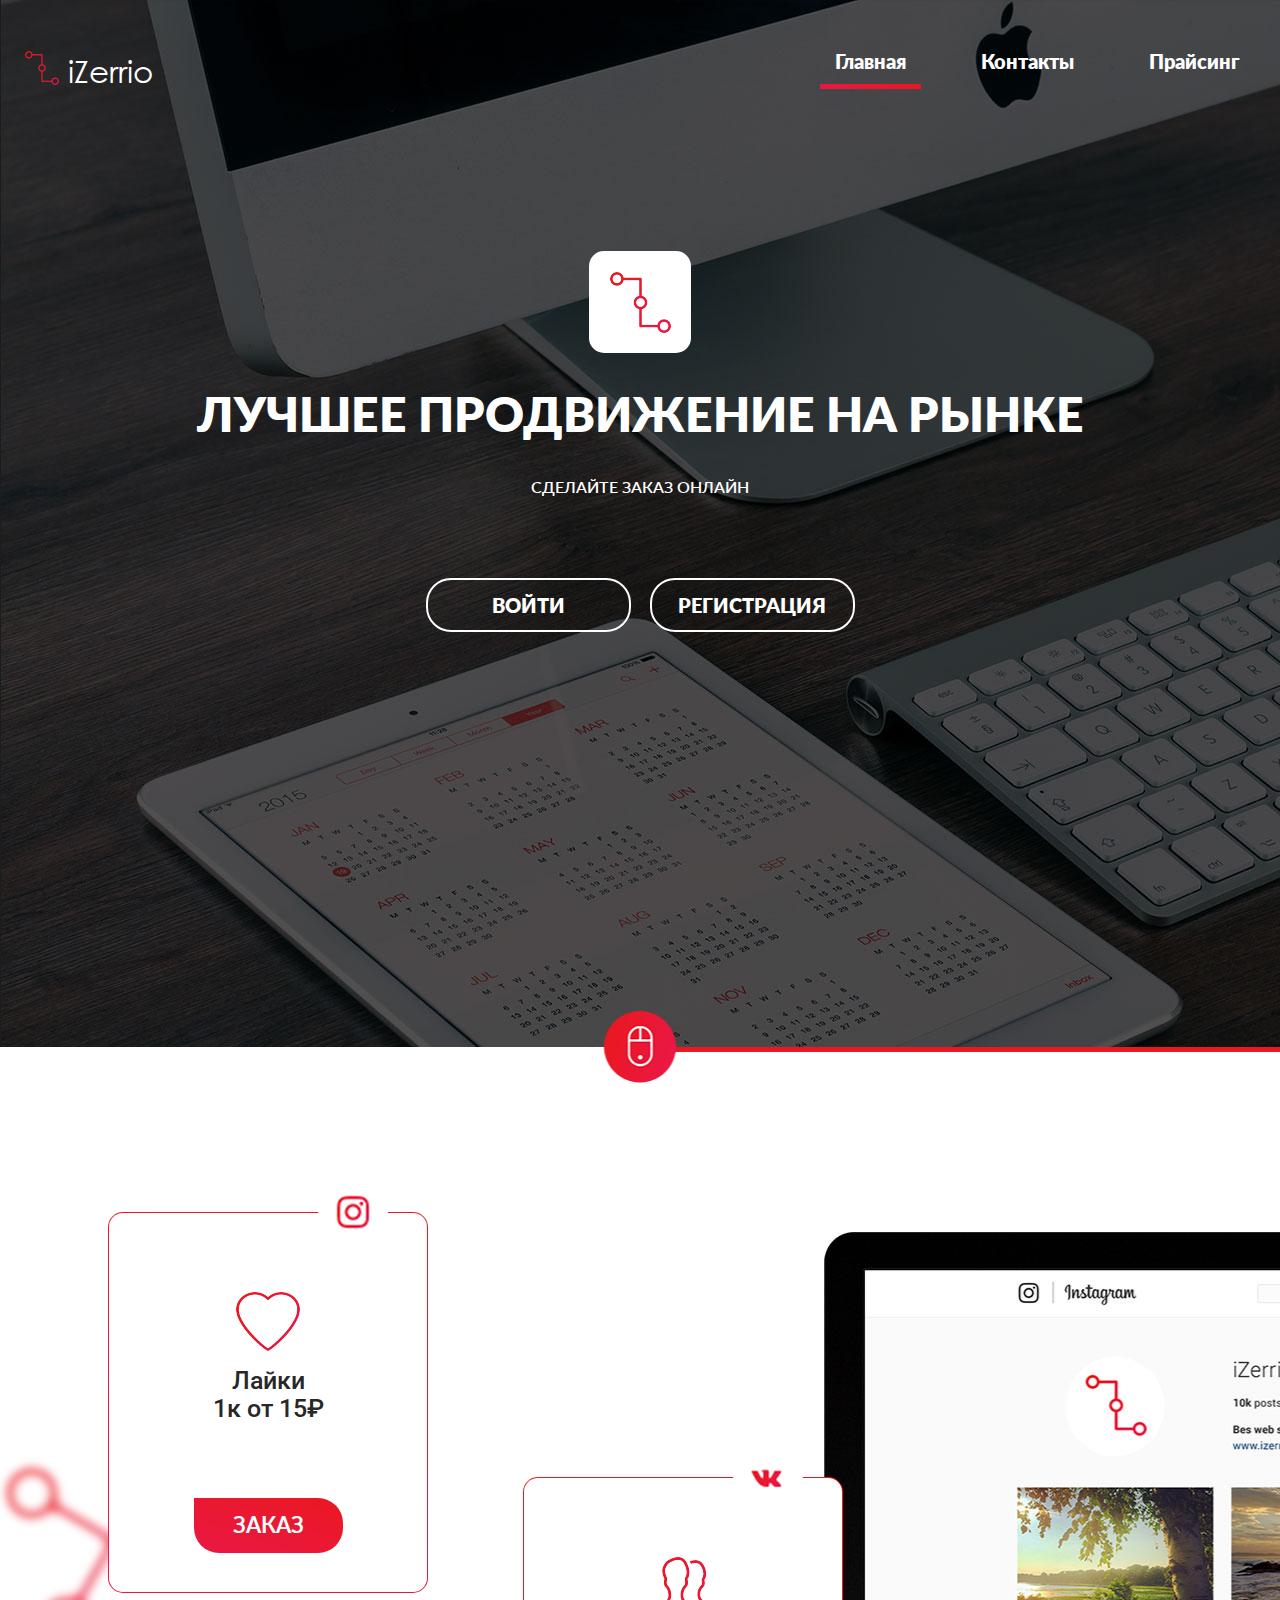
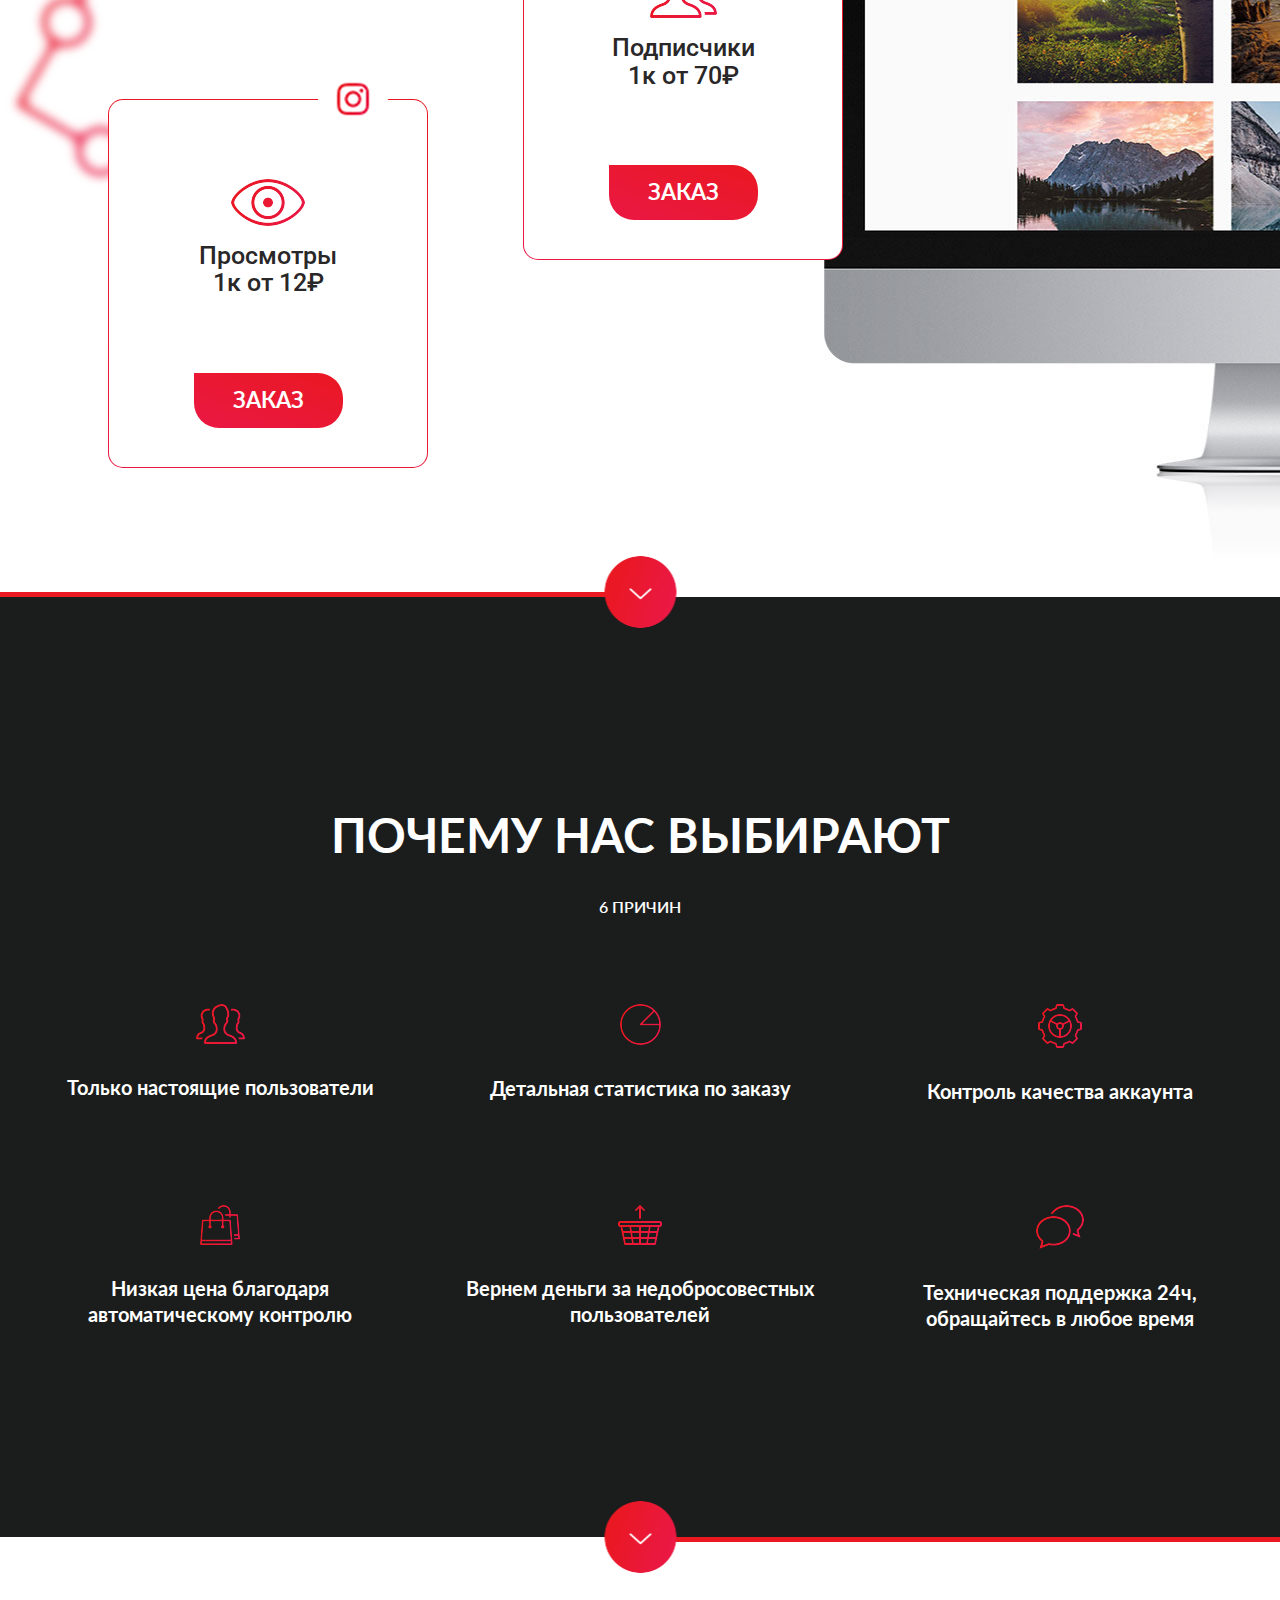
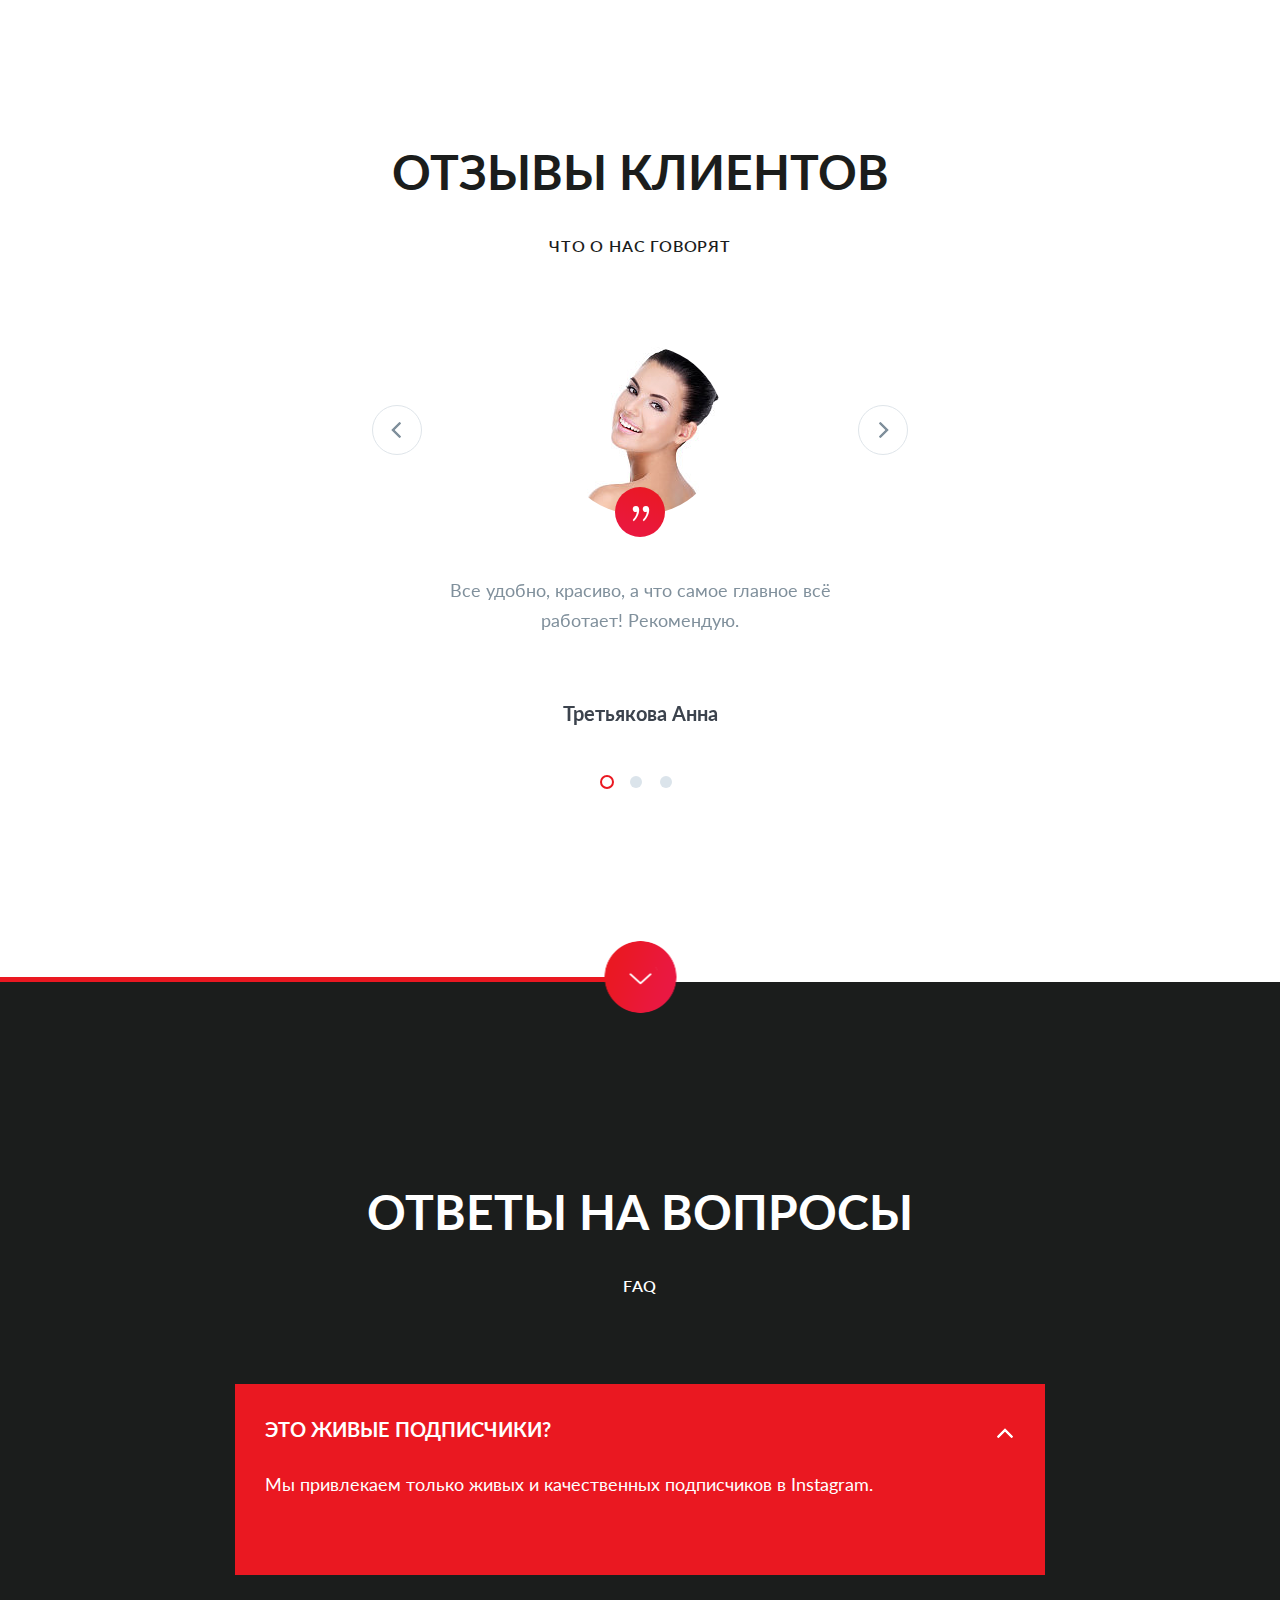
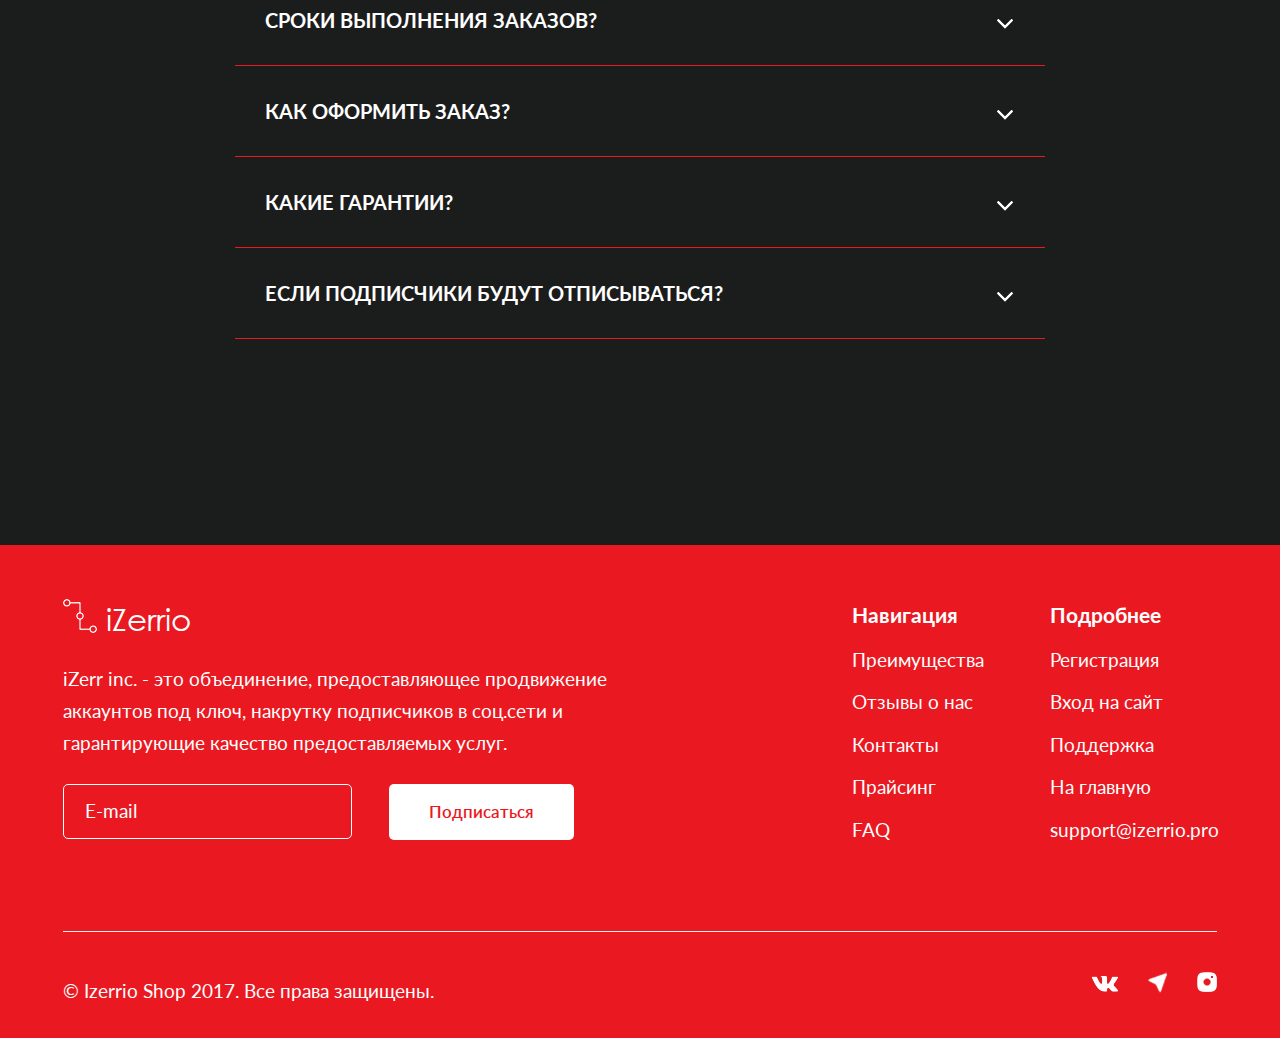
==== commit 221b8c91: "Add burger menu and some effects for buttons" ====
--- a/index.html
+++ b/index.html
@@ -18,21 +18,35 @@
   <body>
 	<div class="menu">
 		<div class="menu-wrapper">
-			<div class="menu-content-wrap">
-				<a href="index.html" class="logo">
-					<img src="img/logo.png" alt="Logo">
-					<span class="logo-name">iZerrio</span>
-				</a>
-				<nav id="nav">
-					<ul class="no-padding">
-					<li class="active"><a href="index.html">Главная</a></li>
-					<li><a href="contact.html">Контакты</a></li>
-					<li><a href="price.html">Прайсинг</a></li>
-					</ul>
-				</nav>
-			</div>
+			<nav id="nav"  class="navbar navbar-default" role="navigation">
+				<div class="container-fluid">
+					<div class="navbar-header">
+						<button type="button" class="navbar-toggle" data-toggle="collapse" data-target="#menu-items-list">
+							<span class="sr-only">Меню</span>
+							<span class="icon-bar"></span>
+							<span class="icon-bar"></span>
+							<span class="icon-bar"></span>
+				  		</button>
+
+					  	<div class="navbar-brand" href="#">
+						  	<a href="index.html" class="logo">
+								<img src="img/logo.png" alt="Logo">
+								<span class="logo-name">iZerrio</span>
+							</a>
+						</div>
+					</div>
+					<div class="collapse navbar-collapse" id="menu-items-list">
+						<ul class="nav navbar-nav navbar-right">
+					    	<li class="active"><a href="index.html">Главная</a></li>
+							<li><a href="contact.html">Контакты</a></li>
+							<li><a href="price.html">Прайсинг</a></li>
+					  	</ul>
+					</div>
+				</div>
+			</nav>
 		</div>
 	</div>
+	
     <div id="wrapper-header" class="main-header">
     	<header>
     		<section class="best-push-up">
@@ -124,30 +138,24 @@
 			<h1>Отзывы клиентов</h1>
 			<p>Что о нас говорят</p>
 			<div class="response-list">
-			  <div class="response-item">
-			  	<img src="img/face1.jpg" alt="Третьякова Анна">
-			  	<div class="response-blockquote"><span>,,</span></div>
-			  	<p>Все удобно, красиво, а что самое главное всё работает! Рекомендую.</p>
-			  	<h3>Третьякова Анна</h3>
-			  </div>
-			  <div class="response-item">
-			  	<img src="img/face2.jpg" alt="Пушкина Александра">
-			  	<div class="response-blockquote">,,</div>
-			  	<p>Все удобно, красиво, а что самое главное всё работает! Рекомендую.</p>
-			  	<h3>Пушкина Александра</h3>
-			  </div>
-			   <div class="response-item">
-			  	<img src="img/face3.jpg" alt="Пупкин Василий">
-			  	<div class="response-blockquote"><span>,,</span></div>
-			  	<p>Все удобно, красиво, а что самое главное всё работает! Рекомендую.</p>
-			  	<h3>Пупкин Василий</h3>
-			  </div>
-			  <div class="response-item">
-			  	<img src="img/face3.jpg" alt="Онегин Евгений">
-			  	<div class="response-blockquote"><span>,,</span></div>
-			  	<p>Все удобно, красиво, а что самое главное всё работает! Рекомендую.</p>
-			  	<h3>Онегин Евгений</h3>
-			  </div>
+		  		<div class="response-item">
+				  	<img src="img/face1.jpg" alt="Третьякова Анна">
+				  	<div class="response-blockquote"><span>,,</span></div>
+				  	<p>Все удобно, красиво, а что самое главное всё работает! Рекомендую.</p>
+				  	<h3>Третьякова Анна</h3>
+			  	</div>
+		   		<div class="response-item">
+				  	<img src="img/face3.jpg" alt="Пупкин Василий">
+				  	<div class="response-blockquote"><span>,,</span></div>
+				  	<p>Все удобно, красиво, а что самое главное всё работает! Рекомендую.</p>
+				  	<h3>Пупкин Василий</h3>
+			  	</div>
+			  	<div class="response-item">
+				  	<img src="img/face3.jpg" alt="Онегин Евгений">
+				  	<div class="response-blockquote"><span>,,</span></div>
+				  	<p>Все удобно, красиво, а что самое главное всё работает! Рекомендую.</p>
+				  	<h3>Онегин Евгений</h3>
+			  	</div>
 			</div>
 		</div>
 		<div class="arrow-icon"></div>
@@ -229,7 +237,7 @@
 							аккаунтов под ключ, накрутку подписчиков в соц.сети и<br>
 							гарантирующие качество предоставляемых услуг.</p>
 							<form action="" method="POST">
-								<input type="email" name="email" value="E-mail">
+								<input type="email" name="email" placeholder="E-mail">
 								<button type="submit">Подписаться</button>
 							</form>
 						</div>
@@ -289,13 +297,13 @@
 				<div class="col-md-12 text-center">
 					<form action="#" method="POST">
 						<div class="col-md-offset-2 col-md-8 text-center">
-							<input type="text" name="login" value="Имя пользователя">
-						</div>
-						<div class="col-md-offset-2 col-md-8 text-center">
-							<input type="email" name="login" value="Email">
-						</div>
-						<div class="col-md-offset-2 col-md-8 text-center">
-							<input type="password" name="password" value="Пароль">
+							<input type="text" name="login" placeholder="Имя пользователя">
+						</div>
+						<div class="col-md-offset-2 col-md-8 text-center">
+							<input type="email" name="login" placeholder="Email">
+						</div>
+						<div class="col-md-offset-2 col-md-8 text-center">
+							<input type="password" name="password" placeholder="Пароль">
 						</div>
 						<div class="col-md-offset-2 col-md-8 text-center">
 							<button type="submit">Зарегистрироваться</button>
@@ -318,10 +326,10 @@
 				<div class="col-md-12 text-center">
 					<form action="#" method="POST">
 						<div class="col-md-offset-2 col-md-8 text-center">
-							<input type="text" name="login" value="Имя пользователя">
-						</div>
-						<div class="col-md-offset-2 col-md-8 text-center">
-							<input type="password" name="password" value="Пароль">
+							<input type="text" name="login" placeholder="Имя пользователя">
+						</div>
+						<div class="col-md-offset-2 col-md-8 text-center">
+							<input type="password" name="password" placeholder="Пароль">
 						</div>
 						<div class="col-md-offset-2 col-md-8 text-center">
 							<button type="submit">Войти</button>
--- a/css/main.css
+++ b/css/main.css
@@ -163,6 +163,50 @@
           box-sizing: border-box;
   outline: none !important; }
 
+input:focus::-webkit-input-placeholder {
+  opacity: 0;
+  -webkit-transition: opacity 0.3s ease;
+  transition: opacity 0.3s ease; }
+
+input::-webkit-input-placeholder {
+  color: #fff;
+  opacity: 1;
+  -webkit-transition: opacity 0.3s ease;
+  transition: opacity 0.3s ease; }
+
+input::-moz-placeholder:focus::-moz-placeholder {
+  opacity: 0;
+  -webkit-transition: opacity 0.3s ease;
+  transition: opacity 0.3s ease; }
+
+input::-moz-placeholder::-moz-placeholder {
+  color: #fff;
+  opacity: 1;
+  -webkit-transition: opacity 0.3s ease;
+  transition: opacity 0.3s ease; }
+
+input:-moz-placeholder:focus:-moz-placeholder {
+  opacity: 0;
+  -webkit-transition: opacity 0.3s ease;
+  transition: opacity 0.3s ease; }
+
+input:-moz-placeholder:-moz-placeholder {
+  color: #fff;
+  opacity: 1;
+  -webkit-transition: opacity 0.3s ease;
+  transition: opacity 0.3s ease; }
+
+input:-ms-input-placeholder:focus:-ms-input-placeholder {
+  opacity: 0;
+  -webkit-transition: opacity 0.3s ease;
+  transition: opacity 0.3s ease; }
+
+input:-ms-input-placeholder:-ms-input-placeholder {
+  color: #fff;
+  opacity: 1;
+  -webkit-transition: opacity 0.3s ease;
+  transition: opacity 0.3s ease; }
+
 ul, ol, p {
   margin: 0;
   padding: 0; }
@@ -241,7 +285,9 @@
 
 #wrapper-header header, #price-header header, #contact-header header {
   padding-top: 1px;
-  max-width: 1312px;
+  padding-left: 10px;
+  padding-right: 10px;
+  max-width: 1292px;
   height: 1047px;
   margin: 0 auto; }
 
@@ -303,9 +349,17 @@
 .sign-in:hover, .price-vk:hover, .sign-up:hover, .price-insta:hover {
   border-color: transparent; }
 
+.navbar-default {
+  background-color: transparent;
+  border: none; }
+
+.navbar-collapse {
+  border: none;
+  -webkit-box-shadow: none;
+          box-shadow: none; }
+
 #nav ul li {
   position: relative;
-  float: left;
   margin-right: 45px; }
   #nav ul li::after {
     position: absolute;
@@ -328,7 +382,8 @@
     font-size: 20px;
     color: #fff;
     text-decoration: none;
-    padding-bottom: 13px; }
+    padding-bottom: 13px;
+    background: none; }
 
 .logo {
   font-family: 'CenturyGothicRegular', sans-serif;
@@ -404,6 +459,7 @@
     .package-likes p span, .package-subscribers p span, .package-views p span {
       display: block; }
   .package-likes .order-button, .package-subscribers .order-button, .package-views .order-button {
+    position: relative;
     display: inline-block;
     margin-bottom: 39px;
     padding: 12px 39px;
@@ -411,10 +467,30 @@
     font-size: 22px;
     text-transform: uppercase;
     text-align: center;
-    border-radius: 0 25px 25px 25px; }
+    border-radius: 0 25px 25px 25px;
+    z-index: 5;
+    -webkit-transition: all ease 1s;
+    transition: all ease 1s; }
     .package-likes .order-button:hover, .package-subscribers .order-button:hover, .package-views .order-button:hover {
-      background: -webkit-gradient(linear, left top, right top, from(#ea1821), color-stop(80%, #ea1844));
-      background: linear-gradient(90deg, #ea1821 0%, #ea1844 80%); }
+      -webkit-transition: all ease 1s;
+      transition: all ease 1s;
+      -webkit-transform: scale(1.1);
+              transform: scale(1.1); }
+    .package-likes .order-button::after, .package-subscribers .order-button::after, .package-views .order-button::after {
+      position: absolute;
+      top: 0;
+      left: 0;
+      content: '';
+      width: 100%;
+      height: 100%;
+      background: #ea1844;
+      opacity: 0;
+      border-radius: 0 25px 25px 25px;
+      -webkit-transition: all ease 1s;
+      transition: all ease 1s;
+      z-index: -1; }
+    .package-likes .order-button:hover::after, .package-subscribers .order-button:hover::after, .package-views .order-button:hover::after {
+      opacity: 1; }
 
 .package-likes {
   margin-right: 95px; }
@@ -456,9 +532,9 @@
 .why-we-wrapper {
   background: #1b1d1c; }
   .why-we-wrapper .why-we {
-    max-width: 1312px;
+    max-width: 1292px;
     margin: 0 auto;
-    padding: 212px 0 105px;
+    padding: 212px 10px 105px;
     text-align: center; }
     .why-we-wrapper .why-we h1 {
       margin-bottom: 35px;
@@ -540,9 +616,9 @@
         text-transform: capitalize; }
 
 .response, .faq {
-  max-width: 1312px;
+  max-width: 1292px;
   margin: 0 auto;
-  padding: 212px 0 206px; }
+  padding: 212px 10px 206px; }
 
 .slick-prev::before, .slick-next::before {
   content: none; }
@@ -627,7 +703,7 @@
 footer {
   background-color: #ea1821; }
   footer .footer-wrapper {
-    max-width: 1312px;
+    max-width: 1248px;
     margin: 0 auto;
     padding: 54px 32px 28px; }
     footer .footer-wrapper .footer-top {
@@ -659,18 +735,18 @@
       border-radius: 5px;
       font-size: 17px;
       font-family: 'LatoSemibold', sans-serif; }
-    footer .footer-wrapper ul {
+    footer .footer-wrapper .footer-nav, footer .footer-wrapper .footer-details {
       float: left; }
-      footer .footer-wrapper ul.footer-nav {
+      footer .footer-wrapper .footer-nav.footer-nav, footer .footer-wrapper .footer-details.footer-nav {
         margin-right: 188px; }
-      footer .footer-wrapper ul li {
+      footer .footer-wrapper .footer-nav li, footer .footer-wrapper .footer-details li {
         margin-bottom: 16px; }
-        footer .footer-wrapper ul li a {
+        footer .footer-wrapper .footer-nav li a, footer .footer-wrapper .footer-details li a {
           font-size: 19px;
           font-family: 'LatoRegular', sans-serif; }
-          footer .footer-wrapper ul li a:hover {
+          footer .footer-wrapper .footer-nav li a:hover, footer .footer-wrapper .footer-details li a:hover {
             text-decoration: underline; }
-        footer .footer-wrapper ul li:first-child {
+        footer .footer-wrapper .footer-nav li:first-child, footer .footer-wrapper .footer-details li:first-child {
           font-family: 'LatoBold', sans-serif;
           font-size: 21px;
           line-height: 32px; }
@@ -693,7 +769,7 @@
         margin-right: 0; }
 
 .modal {
-  z-index: 10000; }
+  z-index: 100000; }
 
 .m-content {
   max-width: 588px;
@@ -721,6 +797,14 @@
     border-radius: 10px;
     margin-bottom: 30px;
     color: #b2c1cc; }
+    .m-content input::-webkit-input-placeholder {
+      color: #b2c1cc; }
+    .m-content input::-moz-placeholder {
+      color: #b2c1cc; }
+    .m-content input:-moz-placeholder {
+      color: #b2c1cc; }
+    .m-content input:-ms-input-placeholder {
+      color: #b2c1cc; }
   .m-content button {
     margin-bottom: 70px;
     width: 100%;
--- a/css/media.css
+++ b/css/media.css
@@ -1,15 +1,29 @@
+@media screen and (max-width: 345px) {
+  footer .footer-wrapper .info {
+    margin-right: 0; } }
+
 @media screen and (max-width: 567px) {
   .menu .menu-content-wrap {
     display: block; }
   .logo {
     text-align: center; }
-  #nav ul {
-    float: none !important;
-    text-align: center; }
-    #nav ul li {
-      float: none !important;
-      display: inline-block;
-      margin-right: 10px; }
+  footer .footer-wrapper {
+    padding-left: 10px;
+    padding-right: 10px; }
+    footer .footer-wrapper .footer-text {
+      font-size: 15px; }
+    footer .footer-wrapper .footer-nav li:first-child, footer .footer-wrapper .footer-details li:first-child {
+      font-size: 16px; }
+    footer .footer-wrapper .footer-nav li a, footer .footer-wrapper .footer-details li a {
+      font-size: 14px; }
+    footer .footer-wrapper form input {
+      margin-right: 0 !important;
+      padding: 13px; }
+    footer .footer-wrapper .info {
+      margin-right: 0; }
+    footer .footer-wrapper .footer-copyright p {
+      font-size: 15px;
+      line-height: 20px; }
   #to-top {
     display: none; }
   #wrapper-header header .best-push-up .sign-in {
@@ -25,35 +39,48 @@
     padding-right: 10px; }
     #packages-wrapper .packages-block .package-likes, #packages-wrapper .packages-block .package-views, #packages-wrapper .packages-block .package-subscribers {
       width: 250px; }
-  #nav .logo {
-    float: none;
-    margin: 0 auto;
-    width: 100%;
-    text-align: center;
-    margin-bottom: 20px; }
   .try-now-wrapper .try-now .try-now-info h1 {
     font-size: 36px; }
   .price-packages .package-likes, .price-packages .package-subscribers {
     width: 250px; }
   .price-vk {
-    margin-right: 0; }
-  footer .footer-wrapper .footer-text {
-    font-size: 16px; }
-  footer .footer-wrapper ul li:first-child {
-    font-size: 16px; }
-  footer .footer-wrapper ul li a {
-    font-size: 14px; } }
-
-@media screen and (max-width: 990px) {
-  footer .footer-wrapper form {
-    margin-bottom: 25px; }
-    footer .footer-wrapper form input {
-      margin-right: 15px;
-      margin-bottom: 15px; } }
+    margin-right: 0; } }
 
 @media screen and (max-width: 767px) {
+  .navbar-default {
+    background-color: rgba(0, 0, 0, 0.6); }
+    .navbar-default .navbar-toggle {
+      margin-top: 17px; }
+      .navbar-default .navbar-toggle:focus, .navbar-default .navbar-toggle:hover {
+        background-color: transparent;
+        border-color: #ea1844; }
+        .navbar-default .navbar-toggle:focus > .icon-bar, .navbar-default .navbar-toggle:hover > .icon-bar {
+          background-color: #ea1844; }
+  .navbar-brand {
+    height: 70px;
+    padding: 17px 15px; }
+  #nav ul {
+    padding: 0 15px 15px; }
+    #nav ul li {
+      margin-right: 0;
+      margin-bottom: 10px; }
+      #nav ul li::after {
+        bottom: -5px; }
+      #nav ul li:last-child {
+        margin-bottom: 0; }
+  footer .footer-wrapper .footer-line {
+    margin-bottom: 30px; }
+  footer .footer-wrapper .footer-top {
+    margin-bottom: 40px; }
+  footer .footer-wrapper .footer-copyright p {
+    text-align: center;
+    margin-bottom: 15px; }
   footer .footer-wrapper .footer-copyright .social {
+    text-align: center;
     float: none !important; }
+    footer .footer-wrapper .footer-copyright .social li {
+      float: none;
+      display: inline-block; }
   .price-packages .package-subscribers {
     margin-right: 0;
     margin-bottom: 20px; } }
@@ -72,9 +99,24 @@
       #packages-wrapper .packages-list .all-packages-button {
         margin: 100px auto 0; } }
 
+@media screen and (max-width: 990px) {
+  footer .footer-wrapper form {
+    margin-bottom: 25px; }
+    footer .footer-wrapper form input {
+      margin-right: 15px;
+      margin-bottom: 15px; } }
+
 @media screen and (min-width: 900px) and (max-width: 1000px) {
   #packages-wrapper .packages-list .package-views {
     margin-left: 20px; } }
+
+@media screen and (min-width: 992px) and (max-width: 1360px) {
+  .try-now-wrapper .price-mac {
+    width: 400px; } }
+
+@media screen and (max-width: 992px) {
+  .try-now-wrapper .try-now-info {
+    margin: 0 auto; } }
 
 @media screen and (max-width: 1400px) {
   #packages-wrapper {
@@ -83,11 +125,3 @@
 @media screen and (min-width: 1920px) {
   #to-top {
     right: 20%; } }
-
-@media screen and (min-width: 992px) and (max-width: 1360px) {
-  .try-now-wrapper .price-mac {
-    width: 400px; } }
-
-@media screen and (max-width: 992px) {
-  .try-now-wrapper .try-now-info {
-    margin: 0 auto; } }
